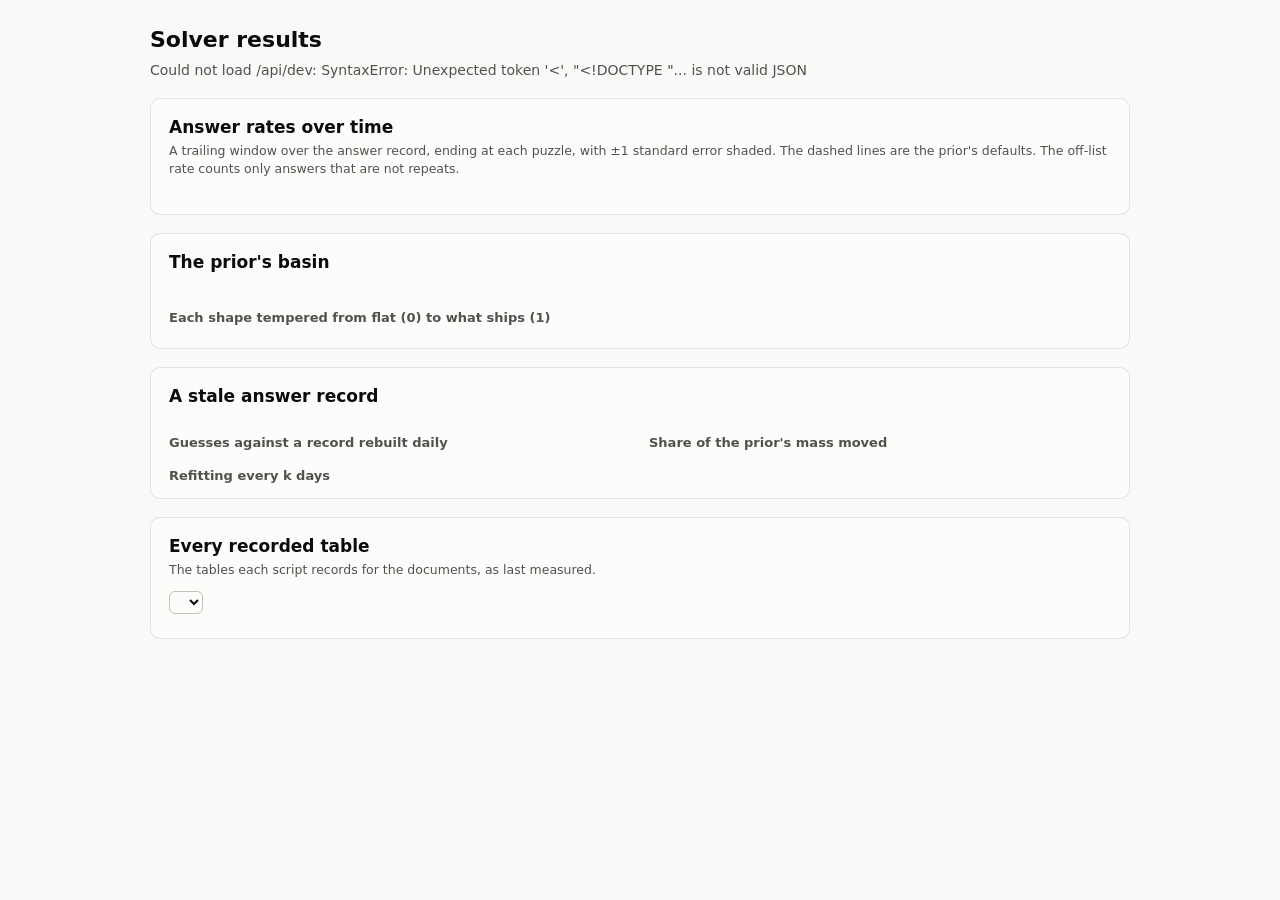
==== web/dev.html @ b88d51b8 "Chart the analysis results on the editor's /dev page" ====
<!doctype html>
<html lang="en">
<head>
<meta charset="utf-8">
<meta name="viewport" content="width=device-width, initial-scale=1">
<title>Solver results</title>
<style>
  :root {
    color-scheme: light;
    --page: #f9f9f7;
    --surface: #fcfcfb;
    --ink: #0b0b0b;
    --ink-2: #52514e;
    --muted: #898781;
    --grid: #e1e0d9;
    --axis: #c3c2b7;
    --border: rgba(11, 11, 11, 0.10);
    --s1: #2a78d6;
    --s2: #eb6834;
    --s3: #1baf7a;
    --s4: #eda100;
  }
  @media (prefers-color-scheme: dark) {
    :root:not([data-theme="light"]) {
      color-scheme: dark;
      --page: #0d0d0d;
      --surface: #1a1a19;
      --ink: #f0efec;
      --ink-2: #c3c2b7;
      --muted: #898781;
      --grid: #2c2c2a;
      --axis: #383835;
      --border: rgba(255, 255, 255, 0.10);
      --s1: #3987e5;
      --s2: #d95926;
      --s3: #199e70;
      --s4: #c98500;
    }
  }
  body {
    margin: 0;
    background: var(--page);
    color: var(--ink);
    font: 14px/1.45 system-ui, -apple-system, "Segoe UI", sans-serif;
  }
  main { max-width: 980px; margin: 0 auto; padding: 24px 16px 64px; }
  h1 { font-size: 22px; margin: 0 0 4px; }
  h2 { font-size: 17px; margin: 0 0 2px; }
  .lede, .note { color: var(--ink-2); margin: 0 0 12px; }
  .note { font-size: 12.5px; }
  section {
    background: var(--surface);
    border: 1px solid var(--border);
    border-radius: 10px;
    padding: 16px 18px 12px;
    margin: 18px 0;
  }
  .controls { display: flex; flex-wrap: wrap; gap: 6px 16px; margin: 8px 0; }
  .seg { display: inline-flex; border: 1px solid var(--axis); border-radius: 7px;
         overflow: hidden; }
  .seg button {
    font: inherit; font-size: 12.5px; padding: 3px 10px; border: 0;
    background: transparent; color: var(--ink-2); cursor: pointer;
  }
  .seg button + button { border-left: 1px solid var(--axis); }
  .seg button[aria-pressed="true"] { background: var(--ink); color: var(--surface); }
  .legend { display: flex; flex-wrap: wrap; gap: 4px 14px; font-size: 12.5px;
            color: var(--ink-2); margin: 4px 0; }
  .legend i { display: inline-block; width: 14px; height: 3px; border-radius: 2px;
              vertical-align: middle; margin-right: 5px; }
  .legend i.dot { width: 9px; height: 9px; border-radius: 50%; }
  .legend i.dash { background: none !important; border-top: 2px dashed; height: 0; }
  .chart { position: relative; }
  .chart svg { display: block; width: 100%; height: auto; overflow: visible; }
  .chart text { fill: var(--muted); font-size: 11px; font-variant-numeric: tabular-nums; }
  .chart .label { fill: var(--ink-2); }
  .tip {
    position: absolute; pointer-events: none; z-index: 2;
    background: var(--surface); color: var(--ink);
    border: 1px solid var(--border); border-radius: 7px;
    box-shadow: 0 4px 14px rgba(0, 0, 0, 0.12);
    padding: 6px 9px; font-size: 12px; white-space: nowrap;
    font-variant-numeric: tabular-nums;
  }
  .tip b { font-weight: 600; }
  .tip i { display: inline-block; width: 8px; height: 8px; border-radius: 50%;
           margin-right: 5px; }
  .missing { color: var(--ink-2); font-style: italic; padding: 18px 0; }
  .pair { display: grid; grid-template-columns: 1fr 1fr; gap: 18px; }
  @media (max-width: 720px) { .pair { grid-template-columns: 1fr; } }
  table { border-collapse: collapse; font-size: 12.5px; margin: 8px 0 16px;
          font-variant-numeric: tabular-nums; display: block; overflow-x: auto; }
  th, td { padding: 3px 10px; border-bottom: 1px solid var(--grid); text-align: right; }
  th:first-child, td:first-child { text-align: left; }
  th { color: var(--ink-2); font-weight: 600; }
  h3 { font-size: 13px; margin: 14px 0 0; color: var(--ink-2); font-weight: 600; }
  select { font: inherit; font-size: 13px; padding: 2px 6px; color: var(--ink);
           background: var(--surface); border: 1px solid var(--axis); border-radius: 6px; }
  code { font-size: 12px; }
</style>
</head>
<body>
<main>
  <h1>Solver results</h1>
  <p class="lede" id="lede">Loading…</p>

  <section id="rates">
    <h2>Answer rates over time</h2>
    <p class="note">A trailing window over the answer record, ending at each puzzle, with ±1 standard error shaded. The dashed lines are the prior's defaults. The off-list rate counts only answers that are not repeats.</p>
    <div class="controls" id="rates-controls"></div>
    <div class="legend" id="rates-legend"></div>
    <div class="chart" id="rates-chart"></div>
    <div class="chart" id="rates-strip"></div>
  </section>

  <section id="basin">
    <h2>The prior's basin</h2>
    <p class="note" id="basin-note"></p>
    <div class="controls" id="basin-controls"></div>
    <div class="legend" id="basin-legend"></div>
    <div class="chart" id="basin-chart"></div>
    <h3>Each shape tempered from flat (0) to what ships (1)</h3>
    <div class="legend" id="temper-legend"></div>
    <div class="chart" id="temper-chart"></div>
  </section>

  <section id="lag">
    <h2>A stale answer record</h2>
    <p class="note" id="lag-note"></p>
    <div class="pair">
      <div><h3>Guesses against a record rebuilt daily</h3><div class="chart" id="lag-chart"></div></div>
      <div><h3>Share of the prior's mass moved</h3><div class="chart" id="mass-chart"></div></div>
    </div>
    <h3>Refitting every k days</h3>
    <div class="chart" id="cycle-chart"></div>
  </section>

  <section id="tables">
    <h2>Every recorded table</h2>
    <p class="note">The tables each script records for the documents, as last measured.</p>
    <div class="controls"><select id="table-script"></select></div>
    <div id="table-runs" class="note"></div>
    <div id="table-body"></div>
  </section>
</main>
<script src="dev.js"></script>
</body>
</html>
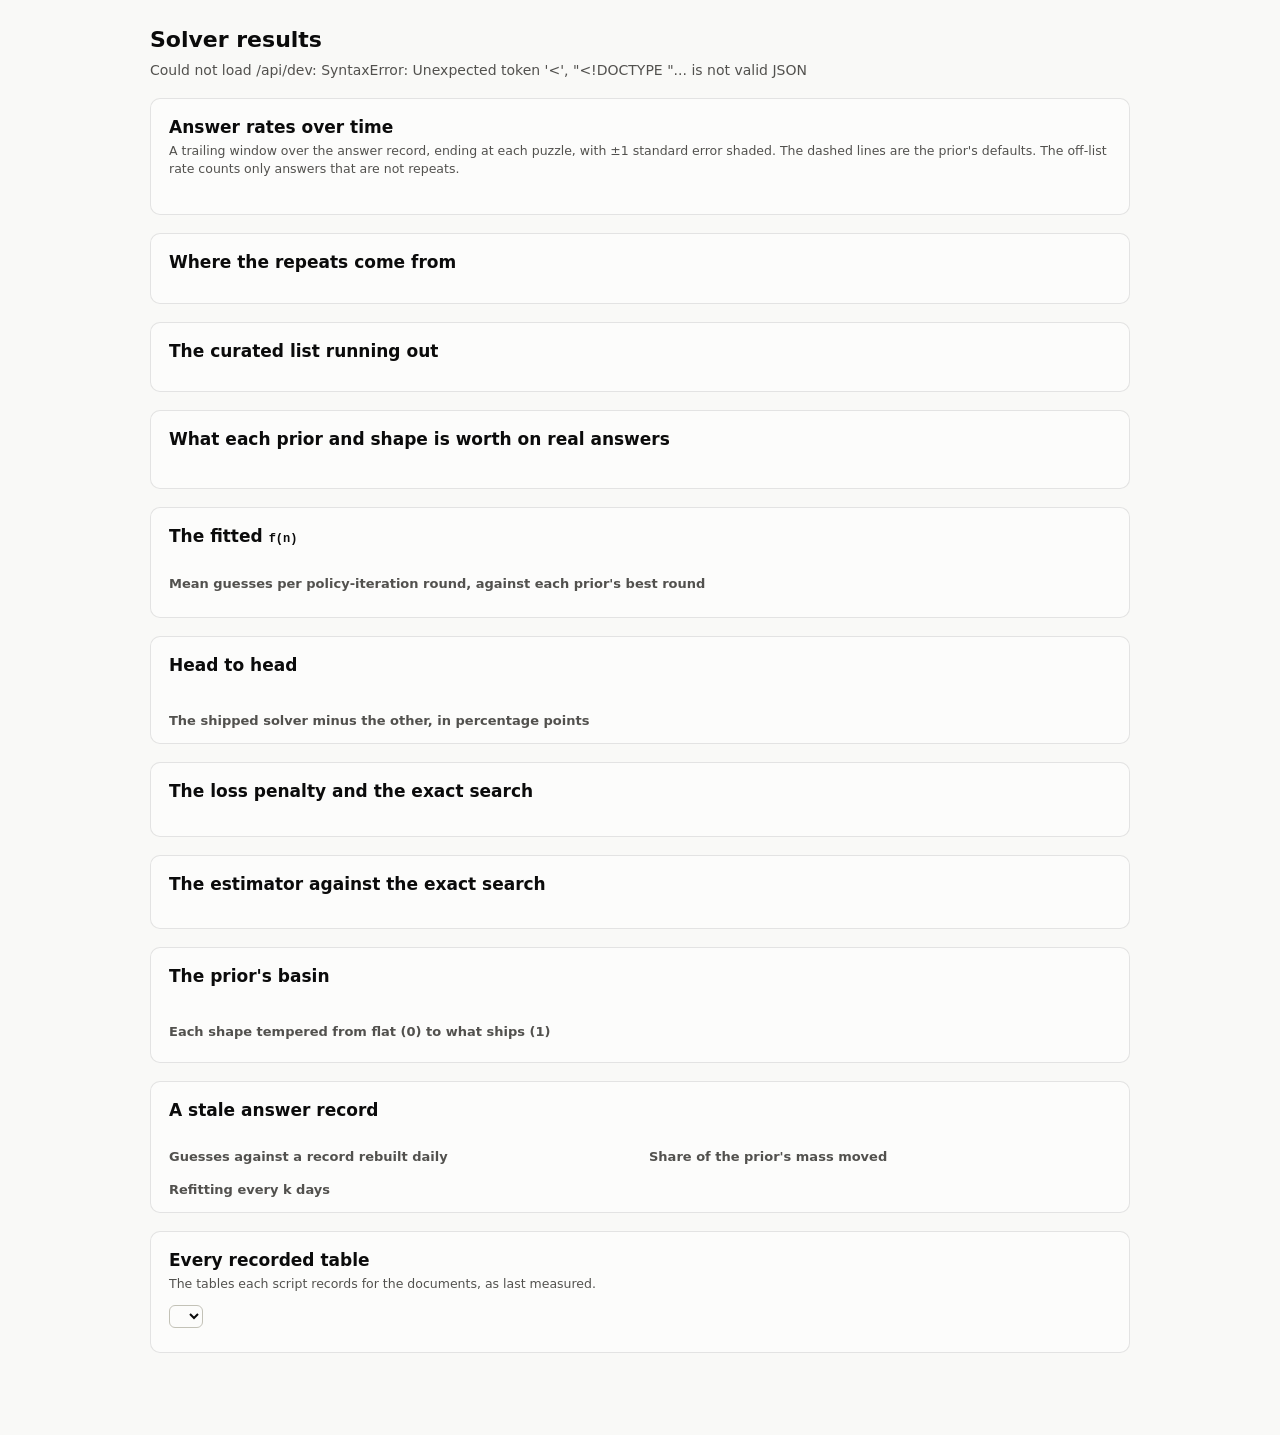
==== commit 95d2a447: "Chart the repeats, the curated pool, the fits, the replay arms and the head-to-head, penalty and dec" ====
--- a/web/dev.html
+++ b/web/dev.html
@@ -19,6 +19,7 @@
     --s2: #eb6834;
     --s3: #1baf7a;
     --s4: #eda100;
+    --s5: #e87ba4;
   }
   @media (prefers-color-scheme: dark) {
     :root:not([data-theme="light"]) {
@@ -35,6 +36,7 @@
       --s2: #d95926;
       --s3: #199e70;
       --s4: #c98500;
+      --s5: #d55181;
     }
   }
   body {
@@ -97,6 +99,9 @@
   select { font: inherit; font-size: 13px; padding: 2px 6px; color: var(--ink);
            background: var(--surface); border: 1px solid var(--axis); border-radius: 6px; }
   code { font-size: 12px; }
+  .panels { display: grid; grid-template-columns: repeat(auto-fit, minmax(380px, 1fr));
+            gap: 6px 22px; }
+  .panels h3 { margin-top: 8px; }
 </style>
 </head>
 <body>
@@ -111,6 +116,62 @@
     <div class="legend" id="rates-legend"></div>
     <div class="chart" id="rates-chart"></div>
     <div class="chart" id="rates-strip"></div>
+  </section>
+
+  <section id="repeats">
+    <h2>Where the repeats come from</h2>
+    <p class="note" id="repeats-note"></p>
+    <div class="legend" id="repeats-legend"></div>
+    <div class="chart" id="repeats-chart"></div>
+  </section>
+
+  <section id="pool">
+    <h2>The curated list running out</h2>
+    <p class="note" id="pool-note"></p>
+    <div class="legend" id="pool-legend"></div>
+    <div class="chart" id="pool-chart"></div>
+  </section>
+
+  <section id="replay">
+    <h2>What each prior and shape is worth on real answers</h2>
+    <p class="note" id="replay-note"></p>
+    <div class="controls" id="replay-controls"></div>
+    <div class="legend" id="replay-legend"></div>
+    <div class="chart" id="replay-chart"></div>
+  </section>
+
+  <section id="fits">
+    <h2>The fitted <code>f(n)</code></h2>
+    <p class="note" id="fits-note"></p>
+    <div class="legend" id="fits-legend"></div>
+    <div class="chart" id="fits-chart"></div>
+    <h3>Mean guesses per policy-iteration round, against each prior's best round</h3>
+    <p class="note" id="rounds-note"></p>
+    <div class="chart" id="rounds-chart"></div>
+  </section>
+
+  <section id="h2h">
+    <h2>Head to head</h2>
+    <p class="note" id="h2h-note"></p>
+    <div class="controls" id="h2h-controls"></div>
+    <div class="legend" id="h2h-legend"></div>
+    <div class="chart" id="h2h-chart"></div>
+    <h3>The shipped solver minus the other, in percentage points</h3>
+    <div class="chart" id="h2h-diff"></div>
+  </section>
+
+  <section id="loss">
+    <h2>The loss penalty and the exact search</h2>
+    <p class="note" id="loss-note"></p>
+    <div class="controls" id="loss-controls"></div>
+    <div class="panels" id="loss-panels"></div>
+  </section>
+
+  <section id="regret">
+    <h2>The estimator against the exact search</h2>
+    <p class="note" id="regret-note"></p>
+    <div class="controls" id="regret-controls"></div>
+    <div class="panels" id="regret-panels"></div>
   </section>
 
   <section id="basin">
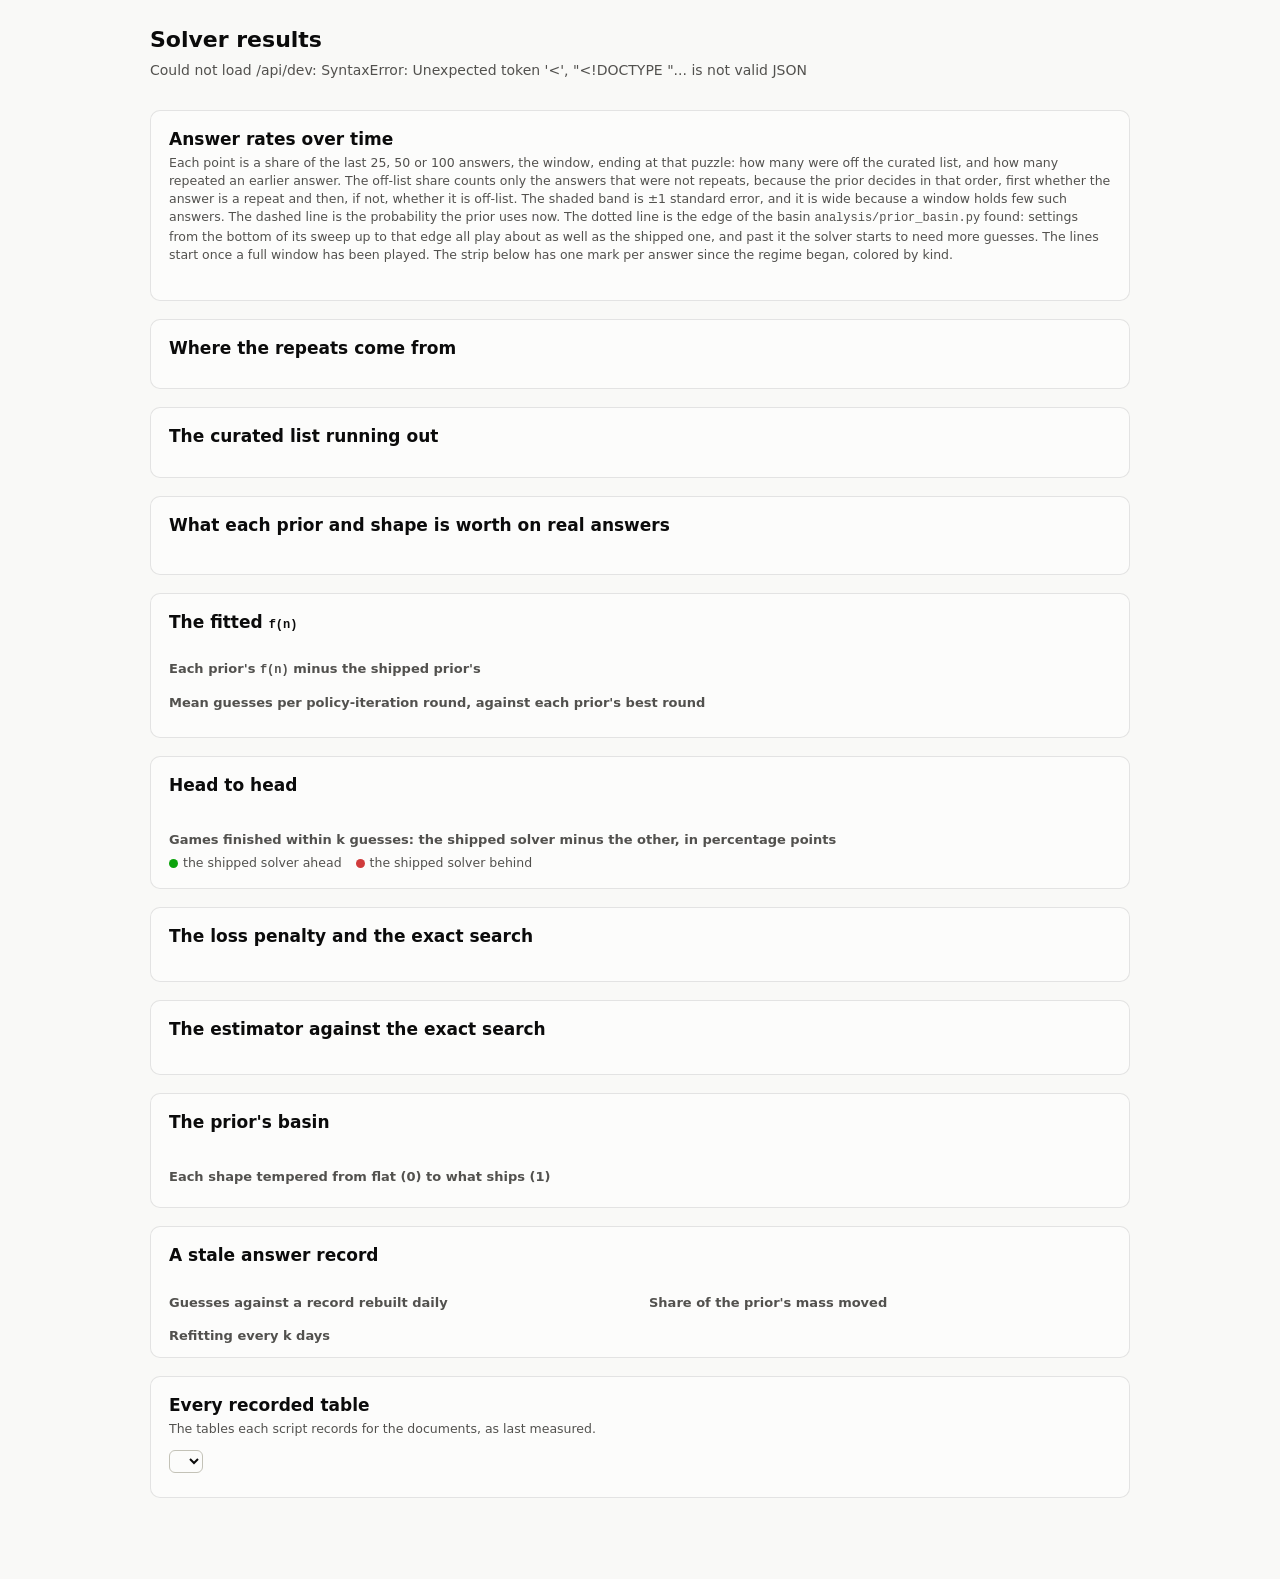
==== commit 17c16fb5: "Make the /dev charts readable: real widths, axes, tooltips, basins, trade-offs, and the repeats agai" ====
--- a/web/dev.html
+++ b/web/dev.html
@@ -20,6 +20,8 @@
     --s3: #1baf7a;
     --s4: #eda100;
     --s5: #e87ba4;
+    --good: #0ca30c;
+    --bad: #d03b3b;
   }
   @media (prefers-color-scheme: dark) {
     :root:not([data-theme="light"]) {
@@ -72,9 +74,10 @@
               vertical-align: middle; margin-right: 5px; }
   .legend i.dot { width: 9px; height: 9px; border-radius: 50%; }
   .legend i.dash { background: none !important; border-top: 2px dashed; height: 0; }
+  .legend i.dotted { border-top-style: dotted; }
   .chart { position: relative; }
   .chart svg { display: block; width: 100%; height: auto; overflow: visible; }
-  .chart text { fill: var(--muted); font-size: 11px; font-variant-numeric: tabular-nums; }
+  .chart text { fill: var(--muted); font-size: 12px; font-variant-numeric: tabular-nums; }
   .chart .label { fill: var(--ink-2); }
   .tip {
     position: absolute; pointer-events: none; z-index: 2;
@@ -102,16 +105,22 @@
   .panels { display: grid; grid-template-columns: repeat(auto-fit, minmax(380px, 1fr));
             gap: 6px 22px; }
   .panels h3 { margin-top: 8px; }
+  .zoom { font-weight: 400; color: var(--muted); font-size: 12px; }
+  .toc { display: flex; flex-wrap: wrap; gap: 4px 14px; font-size: 13px; margin: 4px 0 0; }
+  .toc a { color: var(--ink-2); text-decoration: none; border-bottom: 1px solid var(--axis); }
+  .toc a:hover { color: var(--ink); }
+  section { scroll-margin-top: 12px; }
 </style>
 </head>
 <body>
 <main>
   <h1>Solver results</h1>
   <p class="lede" id="lede">Loading…</p>
+  <nav class="toc" id="toc"></nav>
 
   <section id="rates">
     <h2>Answer rates over time</h2>
-    <p class="note">A trailing window over the answer record, ending at each puzzle, with ±1 standard error shaded. The dashed lines are the prior's defaults. The off-list rate counts only answers that are not repeats.</p>
+    <p class="note">Each point is a share of the last 25, 50 or 100 answers, the window, ending at that puzzle: how many were off the curated list, and how many repeated an earlier answer. The off-list share counts only the answers that were not repeats, because the prior decides in that order, first whether the answer is a repeat and then, if not, whether it is off-list. The shaded band is ±1 standard error, and it is wide because a window holds few such answers. The dashed line is the probability the prior uses now. The dotted line is the edge of the basin <code>analysis/prior_basin.py</code> found: settings from the bottom of its sweep up to that edge all play about as well as the shipped one, and past it the solver starts to need more guesses. The lines start once a full window has been played. The strip below has one mark per answer since the regime began, colored by kind.</p>
     <div class="controls" id="rates-controls"></div>
     <div class="legend" id="rates-legend"></div>
     <div class="chart" id="rates-chart"></div>
@@ -145,6 +154,8 @@
     <p class="note" id="fits-note"></p>
     <div class="legend" id="fits-legend"></div>
     <div class="chart" id="fits-chart"></div>
+    <h3>Each prior's <code>f(n)</code> minus the shipped prior's</h3>
+    <div class="chart" id="fits-diff"></div>
     <h3>Mean guesses per policy-iteration round, against each prior's best round</h3>
     <p class="note" id="rounds-note"></p>
     <div class="chart" id="rounds-chart"></div>
@@ -156,7 +167,8 @@
     <div class="controls" id="h2h-controls"></div>
     <div class="legend" id="h2h-legend"></div>
     <div class="chart" id="h2h-chart"></div>
-    <h3>The shipped solver minus the other, in percentage points</h3>
+    <h3>Games finished within k guesses: the shipped solver minus the other, in percentage points</h3>
+    <div class="legend"><span><i class="dot" style="background:var(--good)"></i>the shipped solver ahead</span><span><i class="dot" style="background:var(--bad)"></i>the shipped solver behind</span></div>
     <div class="chart" id="h2h-diff"></div>
   </section>
 
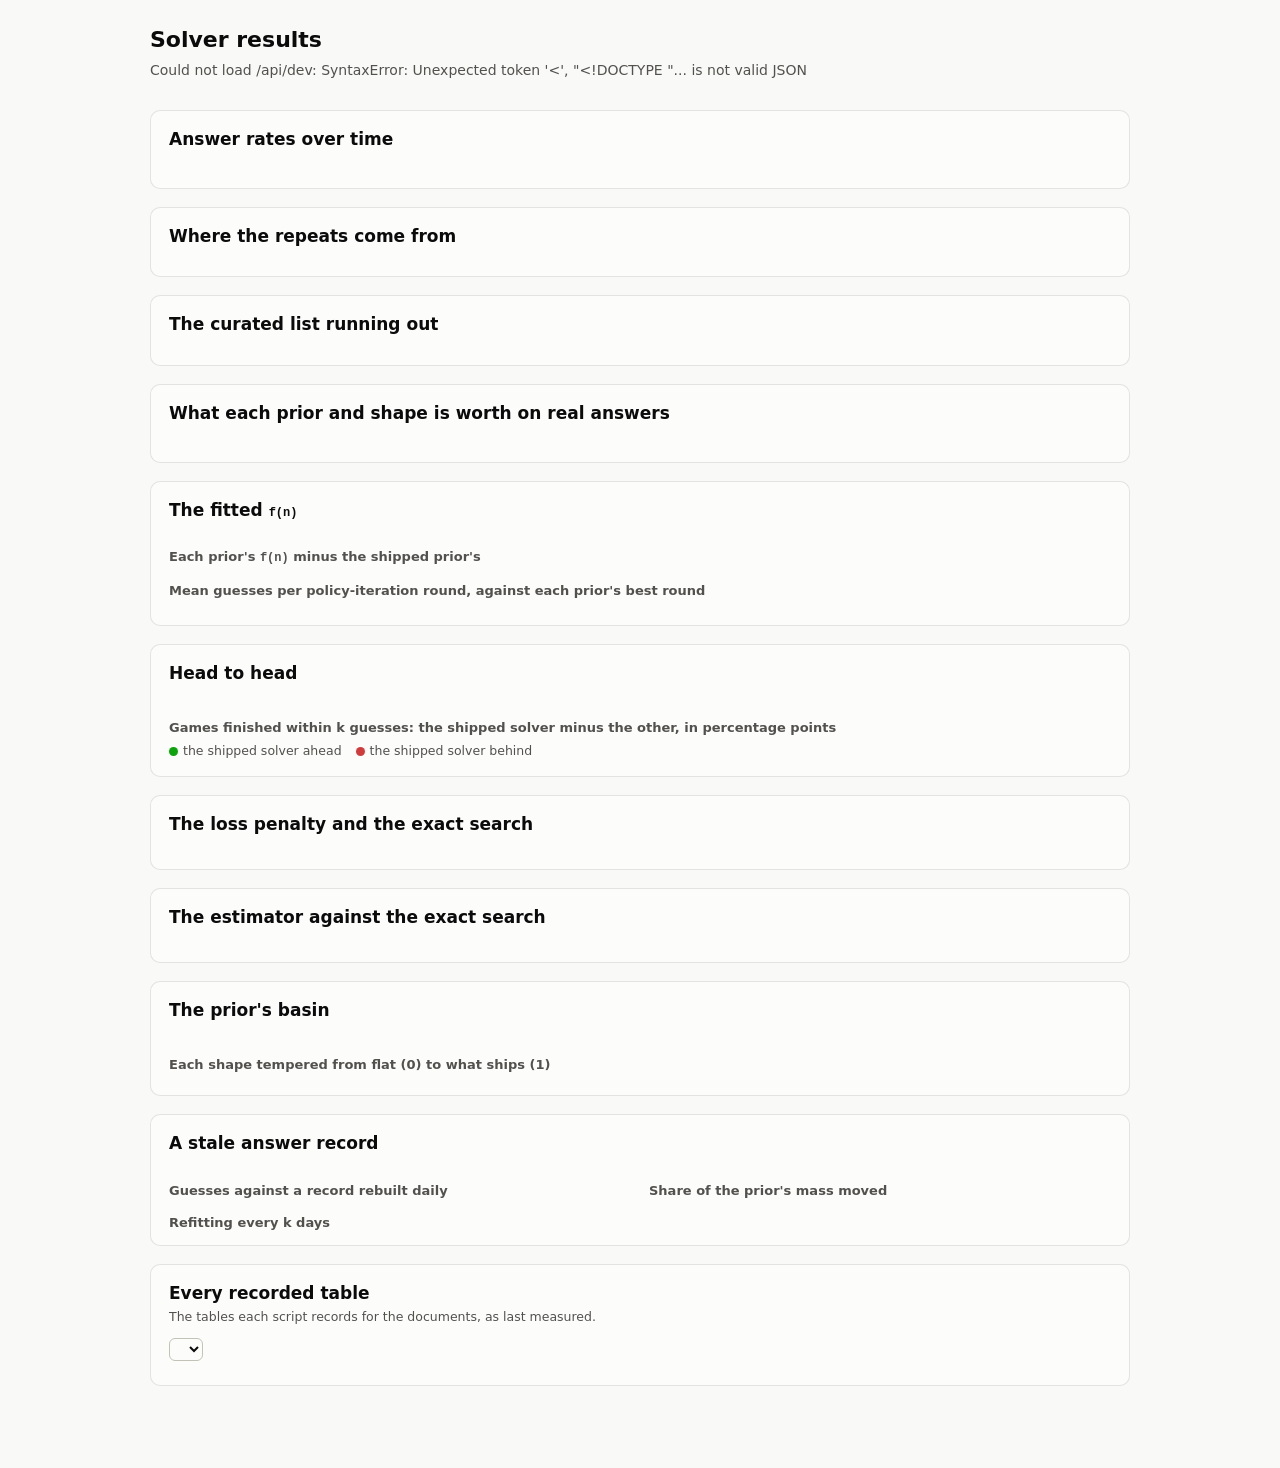
==== commit ca6bc260: "Explain each /dev chart in one line, with the full reading collapsed under it" ====
--- a/web/dev.html
+++ b/web/dev.html
@@ -102,6 +102,11 @@
   select { font: inherit; font-size: 13px; padding: 2px 6px; color: var(--ink);
            background: var(--surface); border: 1px solid var(--axis); border-radius: 6px; }
   code { font-size: 12px; }
+  .note details { margin-top: 4px; }
+  .note summary { cursor: pointer; color: var(--muted); font-size: 12px; width: fit-content; }
+  .note summary:hover { color: var(--ink-2); }
+  .note details[open] { padding: 6px 10px; border-left: 2px solid var(--axis); }
+  .note details[open] summary { margin-bottom: 4px; }
   .panels { display: grid; grid-template-columns: repeat(auto-fit, minmax(380px, 1fr));
             gap: 6px 22px; }
   .panels h3 { margin-top: 8px; }
@@ -120,7 +125,7 @@
 
   <section id="rates">
     <h2>Answer rates over time</h2>
-    <p class="note">Each point is a share of the last 25, 50 or 100 answers, the window, ending at that puzzle: how many were off the curated list, and how many repeated an earlier answer. The off-list share counts only the answers that were not repeats, because the prior decides in that order, first whether the answer is a repeat and then, if not, whether it is off-list. The shaded band is ±1 standard error, and it is wide because a window holds few such answers. The dashed line is the probability the prior uses now. The dotted line is the edge of the basin <code>analysis/prior_basin.py</code> found: settings from the bottom of its sweep up to that edge all play about as well as the shipped one, and past it the solver starts to need more guesses. The lines start once a full window has been played. The strip below has one mark per answer since the regime began, colored by kind.</p>
+    <div class="note" id="rates-note"></div>
     <div class="controls" id="rates-controls"></div>
     <div class="legend" id="rates-legend"></div>
     <div class="chart" id="rates-chart"></div>
@@ -129,21 +134,21 @@
 
   <section id="repeats">
     <h2>Where the repeats come from</h2>
-    <p class="note" id="repeats-note"></p>
+    <div class="note" id="repeats-note"></div>
     <div class="legend" id="repeats-legend"></div>
     <div class="chart" id="repeats-chart"></div>
   </section>
 
   <section id="pool">
     <h2>The curated list running out</h2>
-    <p class="note" id="pool-note"></p>
+    <div class="note" id="pool-note"></div>
     <div class="legend" id="pool-legend"></div>
     <div class="chart" id="pool-chart"></div>
   </section>
 
   <section id="replay">
     <h2>What each prior and shape is worth on real answers</h2>
-    <p class="note" id="replay-note"></p>
+    <div class="note" id="replay-note"></div>
     <div class="controls" id="replay-controls"></div>
     <div class="legend" id="replay-legend"></div>
     <div class="chart" id="replay-chart"></div>
@@ -151,19 +156,19 @@
 
   <section id="fits">
     <h2>The fitted <code>f(n)</code></h2>
-    <p class="note" id="fits-note"></p>
+    <div class="note" id="fits-note"></div>
     <div class="legend" id="fits-legend"></div>
     <div class="chart" id="fits-chart"></div>
     <h3>Each prior's <code>f(n)</code> minus the shipped prior's</h3>
     <div class="chart" id="fits-diff"></div>
     <h3>Mean guesses per policy-iteration round, against each prior's best round</h3>
-    <p class="note" id="rounds-note"></p>
+    <div class="note" id="rounds-note"></div>
     <div class="chart" id="rounds-chart"></div>
   </section>
 
   <section id="h2h">
     <h2>Head to head</h2>
-    <p class="note" id="h2h-note"></p>
+    <div class="note" id="h2h-note"></div>
     <div class="controls" id="h2h-controls"></div>
     <div class="legend" id="h2h-legend"></div>
     <div class="chart" id="h2h-chart"></div>
@@ -174,21 +179,21 @@
 
   <section id="loss">
     <h2>The loss penalty and the exact search</h2>
-    <p class="note" id="loss-note"></p>
+    <div class="note" id="loss-note"></div>
     <div class="controls" id="loss-controls"></div>
     <div class="panels" id="loss-panels"></div>
   </section>
 
   <section id="regret">
     <h2>The estimator against the exact search</h2>
-    <p class="note" id="regret-note"></p>
+    <div class="note" id="regret-note"></div>
     <div class="controls" id="regret-controls"></div>
     <div class="panels" id="regret-panels"></div>
   </section>
 
   <section id="basin">
     <h2>The prior's basin</h2>
-    <p class="note" id="basin-note"></p>
+    <div class="note" id="basin-note"></div>
     <div class="controls" id="basin-controls"></div>
     <div class="legend" id="basin-legend"></div>
     <div class="chart" id="basin-chart"></div>
@@ -199,7 +204,7 @@
 
   <section id="lag">
     <h2>A stale answer record</h2>
-    <p class="note" id="lag-note"></p>
+    <div class="note" id="lag-note"></div>
     <div class="pair">
       <div><h3>Guesses against a record rebuilt daily</h3><div class="chart" id="lag-chart"></div></div>
       <div><h3>Share of the prior's mass moved</h3><div class="chart" id="mass-chart"></div></div>
